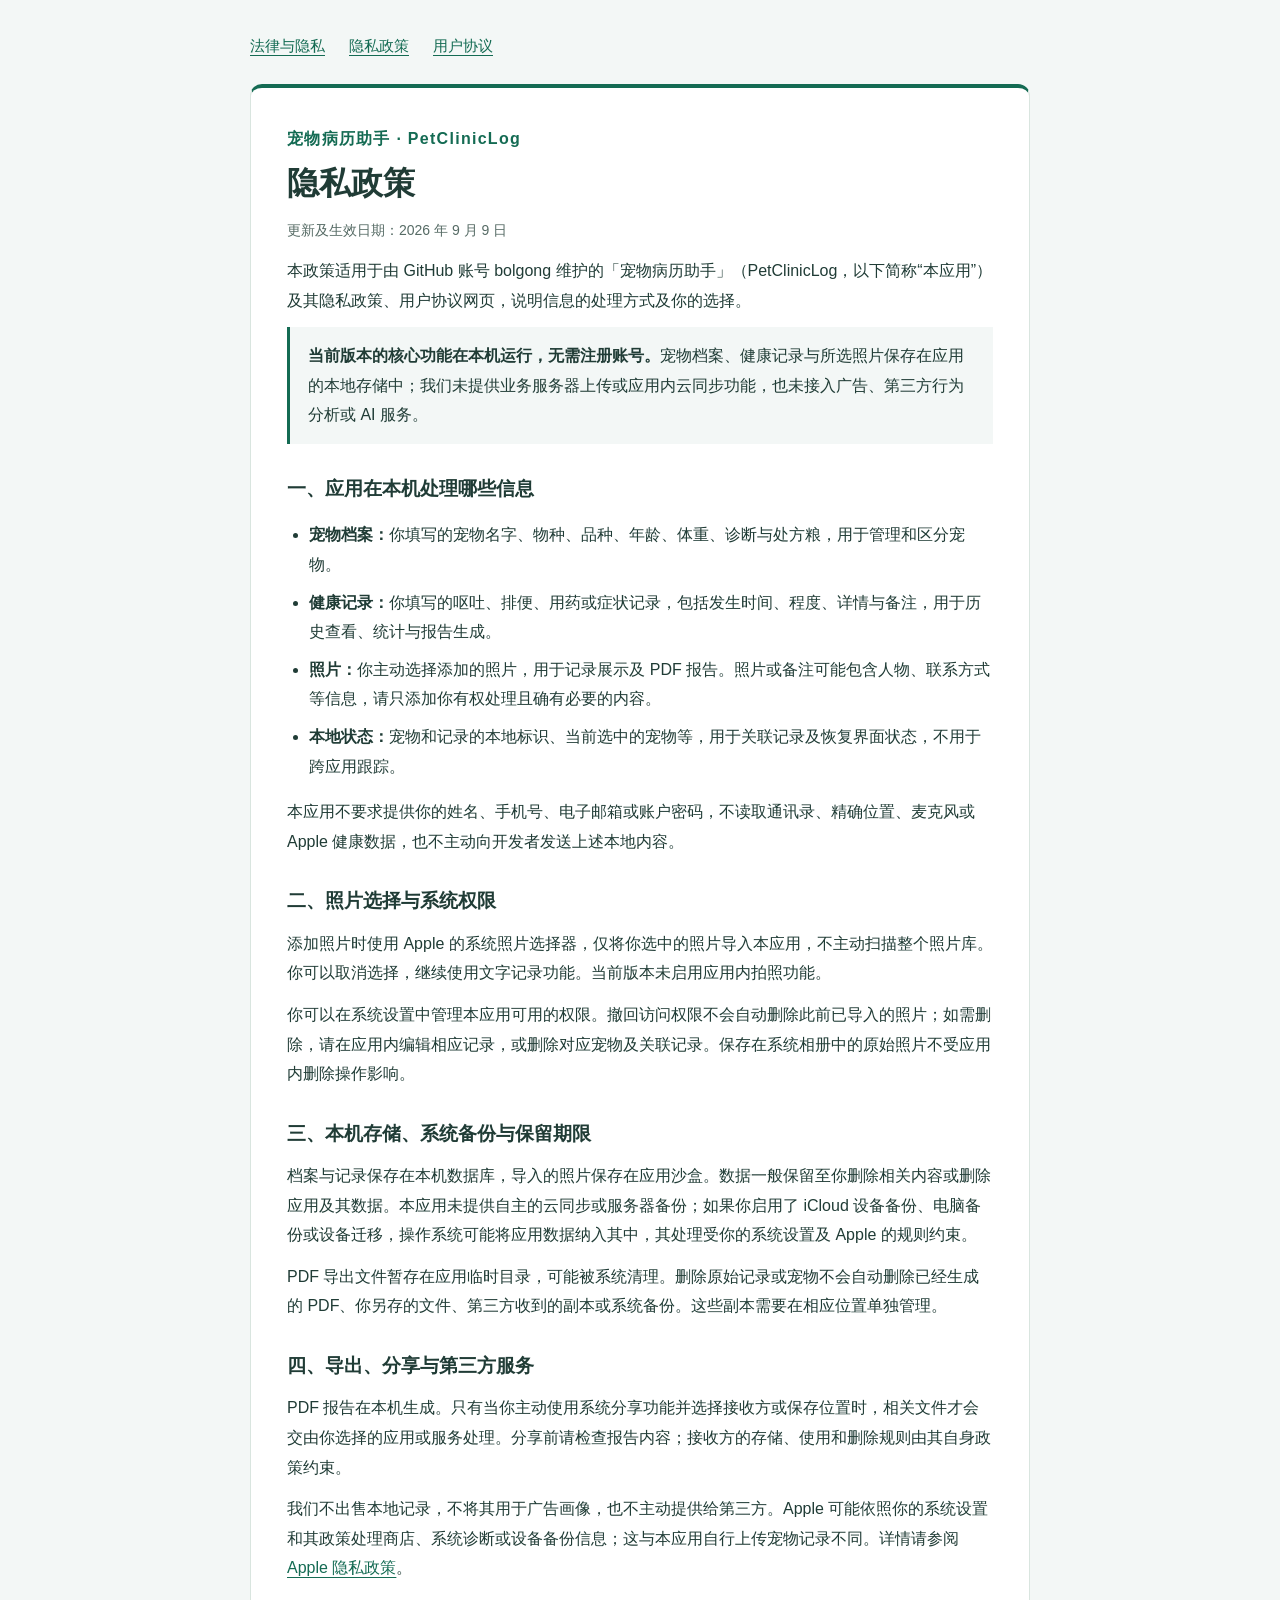
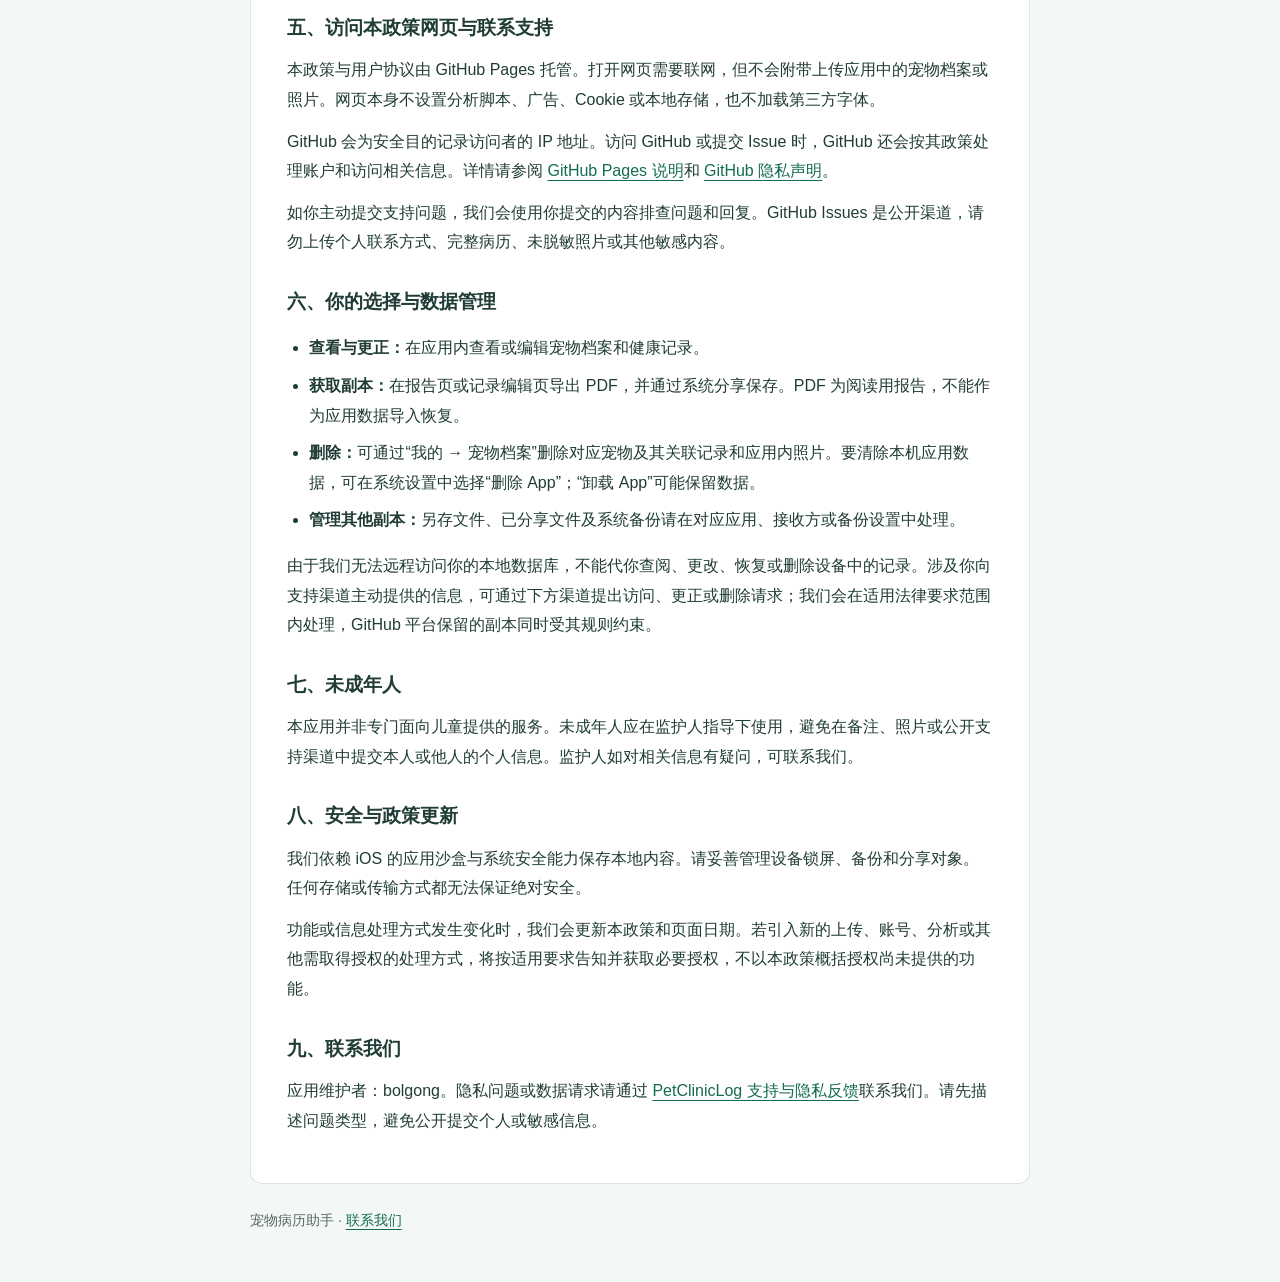
==== privacy-policy.html @ 0f1f3f1e "Add PetClinicLog privacy policy and terms pages" ====
<!doctype html>
<html lang="zh-CN">
<head>
  <meta charset="utf-8">
  <meta name="viewport" content="width=device-width, initial-scale=1">
  <meta name="description" content="宠物病历助手隐私政策：本机记录、照片选择、导出分享、数据管理与支持渠道。">
  <meta name="color-scheme" content="light dark">
  <title>隐私政策 | 宠物病历助手</title>
  <link rel="stylesheet" href="styles.css">
</head>
<body>
  <main>
    <nav aria-label="法律文档导航"><a href="index.html">法律与隐私</a><a href="privacy-policy.html" aria-current="page">隐私政策</a><a href="terms.html">用户协议</a></nav>
    <article>
      <p class="brand">宠物病历助手 · PetClinicLog</p>
      <h1>隐私政策</h1>
      <p class="updated">更新及生效日期：<time datetime="2026-09-09">2026 年 9 月 9 日</time></p>

<p>本政策适用于由 GitHub 账号 bolgong 维护的「宠物病历助手」（PetClinicLog，以下简称“本应用”）及其隐私政策、用户协议网页，说明信息的处理方式及你的选择。</p>
<p class="summary"><strong>当前版本的核心功能在本机运行，无需注册账号。</strong>宠物档案、健康记录与所选照片保存在应用的本地存储中；我们未提供业务服务器上传或应用内云同步功能，也未接入广告、第三方行为分析或 AI 服务。</p>
<h2>一、应用在本机处理哪些信息</h2>
<ul>
<li><strong>宠物档案：</strong>你填写的宠物名字、物种、品种、年龄、体重、诊断与处方粮，用于管理和区分宠物。</li>
<li><strong>健康记录：</strong>你填写的呕吐、排便、用药或症状记录，包括发生时间、程度、详情与备注，用于历史查看、统计与报告生成。</li>
<li><strong>照片：</strong>你主动选择添加的照片，用于记录展示及 PDF 报告。照片或备注可能包含人物、联系方式等信息，请只添加你有权处理且确有必要的内容。</li>
<li><strong>本地状态：</strong>宠物和记录的本地标识、当前选中的宠物等，用于关联记录及恢复界面状态，不用于跨应用跟踪。</li>
</ul>
<p>本应用不要求提供你的姓名、手机号、电子邮箱或账户密码，不读取通讯录、精确位置、麦克风或 Apple 健康数据，也不主动向开发者发送上述本地内容。</p>
<h2>二、照片选择与系统权限</h2>
<p>添加照片时使用 Apple 的系统照片选择器，仅将你选中的照片导入本应用，不主动扫描整个照片库。你可以取消选择，继续使用文字记录功能。当前版本未启用应用内拍照功能。</p>
<p>你可以在系统设置中管理本应用可用的权限。撤回访问权限不会自动删除此前已导入的照片；如需删除，请在应用内编辑相应记录，或删除对应宠物及关联记录。保存在系统相册中的原始照片不受应用内删除操作影响。</p>
<h2>三、本机存储、系统备份与保留期限</h2>
<p>档案与记录保存在本机数据库，导入的照片保存在应用沙盒。数据一般保留至你删除相关内容或删除应用及其数据。本应用未提供自主的云同步或服务器备份；如果你启用了 iCloud 设备备份、电脑备份或设备迁移，操作系统可能将应用数据纳入其中，其处理受你的系统设置及 Apple 的规则约束。</p>
<p>PDF 导出文件暂存在应用临时目录，可能被系统清理。删除原始记录或宠物不会自动删除已经生成的 PDF、你另存的文件、第三方收到的副本或系统备份。这些副本需要在相应位置单独管理。</p>
<h2>四、导出、分享与第三方服务</h2>
<p>PDF 报告在本机生成。只有当你主动使用系统分享功能并选择接收方或保存位置时，相关文件才会交由你选择的应用或服务处理。分享前请检查报告内容；接收方的存储、使用和删除规则由其自身政策约束。</p>
<p>我们不出售本地记录，不将其用于广告画像，也不主动提供给第三方。Apple 可能依照你的系统设置和其政策处理商店、系统诊断或设备备份信息；这与本应用自行上传宠物记录不同。详情请参阅 <a href="https://www.apple.com/legal/privacy/">Apple 隐私政策</a>。</p>
<h2>五、访问本政策网页与联系支持</h2>
<p>本政策与用户协议由 GitHub Pages 托管。打开网页需要联网，但不会附带上传应用中的宠物档案或照片。网页本身不设置分析脚本、广告、Cookie 或本地存储，也不加载第三方字体。</p>
<p>GitHub 会为安全目的记录访问者的 IP 地址。访问 GitHub 或提交 Issue 时，GitHub 还会按其政策处理账户和访问相关信息。详情请参阅 <a href="https://docs.github.com/en/pages/getting-started-with-github-pages/what-is-github-pages">GitHub Pages 说明</a>和 <a href="https://docs.github.com/en/site-policy/privacy-policies/github-general-privacy-statement">GitHub 隐私声明</a>。</p>
<p>如你主动提交支持问题，我们会使用你提交的内容排查问题和回复。GitHub Issues 是公开渠道，请勿上传个人联系方式、完整病历、未脱敏照片或其他敏感内容。</p>
<h2>六、你的选择与数据管理</h2>
<ul>
<li><strong>查看与更正：</strong>在应用内查看或编辑宠物档案和健康记录。</li>
<li><strong>获取副本：</strong>在报告页或记录编辑页导出 PDF，并通过系统分享保存。PDF 为阅读用报告，不能作为应用数据导入恢复。</li>
<li><strong>删除：</strong>可通过“我的 → 宠物档案”删除对应宠物及其关联记录和应用内照片。要清除本机应用数据，可在系统设置中选择“删除 App”；“卸载 App”可能保留数据。</li>
<li><strong>管理其他副本：</strong>另存文件、已分享文件及系统备份请在对应应用、接收方或备份设置中处理。</li>
</ul>
<p>由于我们无法远程访问你的本地数据库，不能代你查阅、更改、恢复或删除设备中的记录。涉及你向支持渠道主动提供的信息，可通过下方渠道提出访问、更正或删除请求；我们会在适用法律要求范围内处理，GitHub 平台保留的副本同时受其规则约束。</p>
<h2>七、未成年人</h2>
<p>本应用并非专门面向儿童提供的服务。未成年人应在监护人指导下使用，避免在备注、照片或公开支持渠道中提交本人或他人的个人信息。监护人如对相关信息有疑问，可联系我们。</p>
<h2>八、安全与政策更新</h2>
<p>我们依赖 iOS 的应用沙盒与系统安全能力保存本地内容。请妥善管理设备锁屏、备份和分享对象。任何存储或传输方式都无法保证绝对安全。</p>
<p>功能或信息处理方式发生变化时，我们会更新本政策和页面日期。若引入新的上传、账号、分析或其他需取得授权的处理方式，将按适用要求告知并获取必要授权，不以本政策概括授权尚未提供的功能。</p>
<h2>九、联系我们</h2>
<p>应用维护者：bolgong。隐私问题或数据请求请通过 <a href="https://github.com/bolgong/PetClinicLog_html/issues">PetClinicLog 支持与隐私反馈</a>联系我们。请先描述问题类型，避免公开提交个人或敏感信息。</p>

    </article>
    <footer>宠物病历助手 · <a href="https://github.com/bolgong/PetClinicLog_html/issues">联系我们</a></footer>
  </main>
</body>
</html>
---- styles.css ----
/* System fonts and local styles only; no third-party assets or tracking. */
:root { color-scheme: light dark; --page:#f3f7f6; --panel:#fff; --ink:#203c36; --muted:#566b65; --accent:#146b53; --line:#d9e5df; }
@media(prefers-color-scheme:dark) { :root { --page:#101b18; --panel:#182822; --ink:#e9f2ed; --muted:#b4c7bd; --accent:#89dfba; --line:#344c41; } }
* { box-sizing:border-box; }
body { margin:0; background:var(--page); color:var(--ink); font:1rem/1.85 -apple-system,BlinkMacSystemFont,"Segoe UI","PingFang SC","Microsoft YaHei",sans-serif; overflow-wrap:anywhere; }
main { max-width:820px; margin:auto; padding:32px 20px 48px; }
nav { display:flex; flex-wrap:wrap; gap:12px 24px; margin:0 0 24px; font-size:.9375rem; }
a { color:var(--accent); text-underline-offset:4px; }
a:focus-visible { outline:3px solid var(--accent); outline-offset:5px; }
article { padding:36px; border:1px solid var(--line); border-top:4px solid var(--accent); border-radius:12px; background:var(--panel); }
.brand { font-weight:650; letter-spacing:.08em; color:var(--accent); margin:0 0 8px; }
h1 { font-size:2rem; line-height:1.4; margin:0 0 12px; }
h2 { font-size:1.1875rem; line-height:1.6; margin:30px 0 10px; }
p { margin:12px 0; } ul { padding-left:1.4em; } li { margin:8px 0; }
.updated,footer { color:var(--muted); font-size:.875rem; }
.summary { padding:14px 18px; border-left:3px solid var(--accent); background:var(--page); }
footer { margin-top:24px; } .documents { display:grid; gap:16px; margin-top:28px; }
.documents a { display:block; padding:18px; border:1px solid var(--line); border-radius:8px; font-weight:600; }
@media(max-width:520px) { main { padding:20px 14px 32px; } article { padding:24px 18px; } h1 { font-size:1.75rem; } }
@media print { body { background:white; color:black; } main { max-width:none; padding:0; } article { border:0; padding:0; } nav,footer { display:none; } a { color:inherit; } }
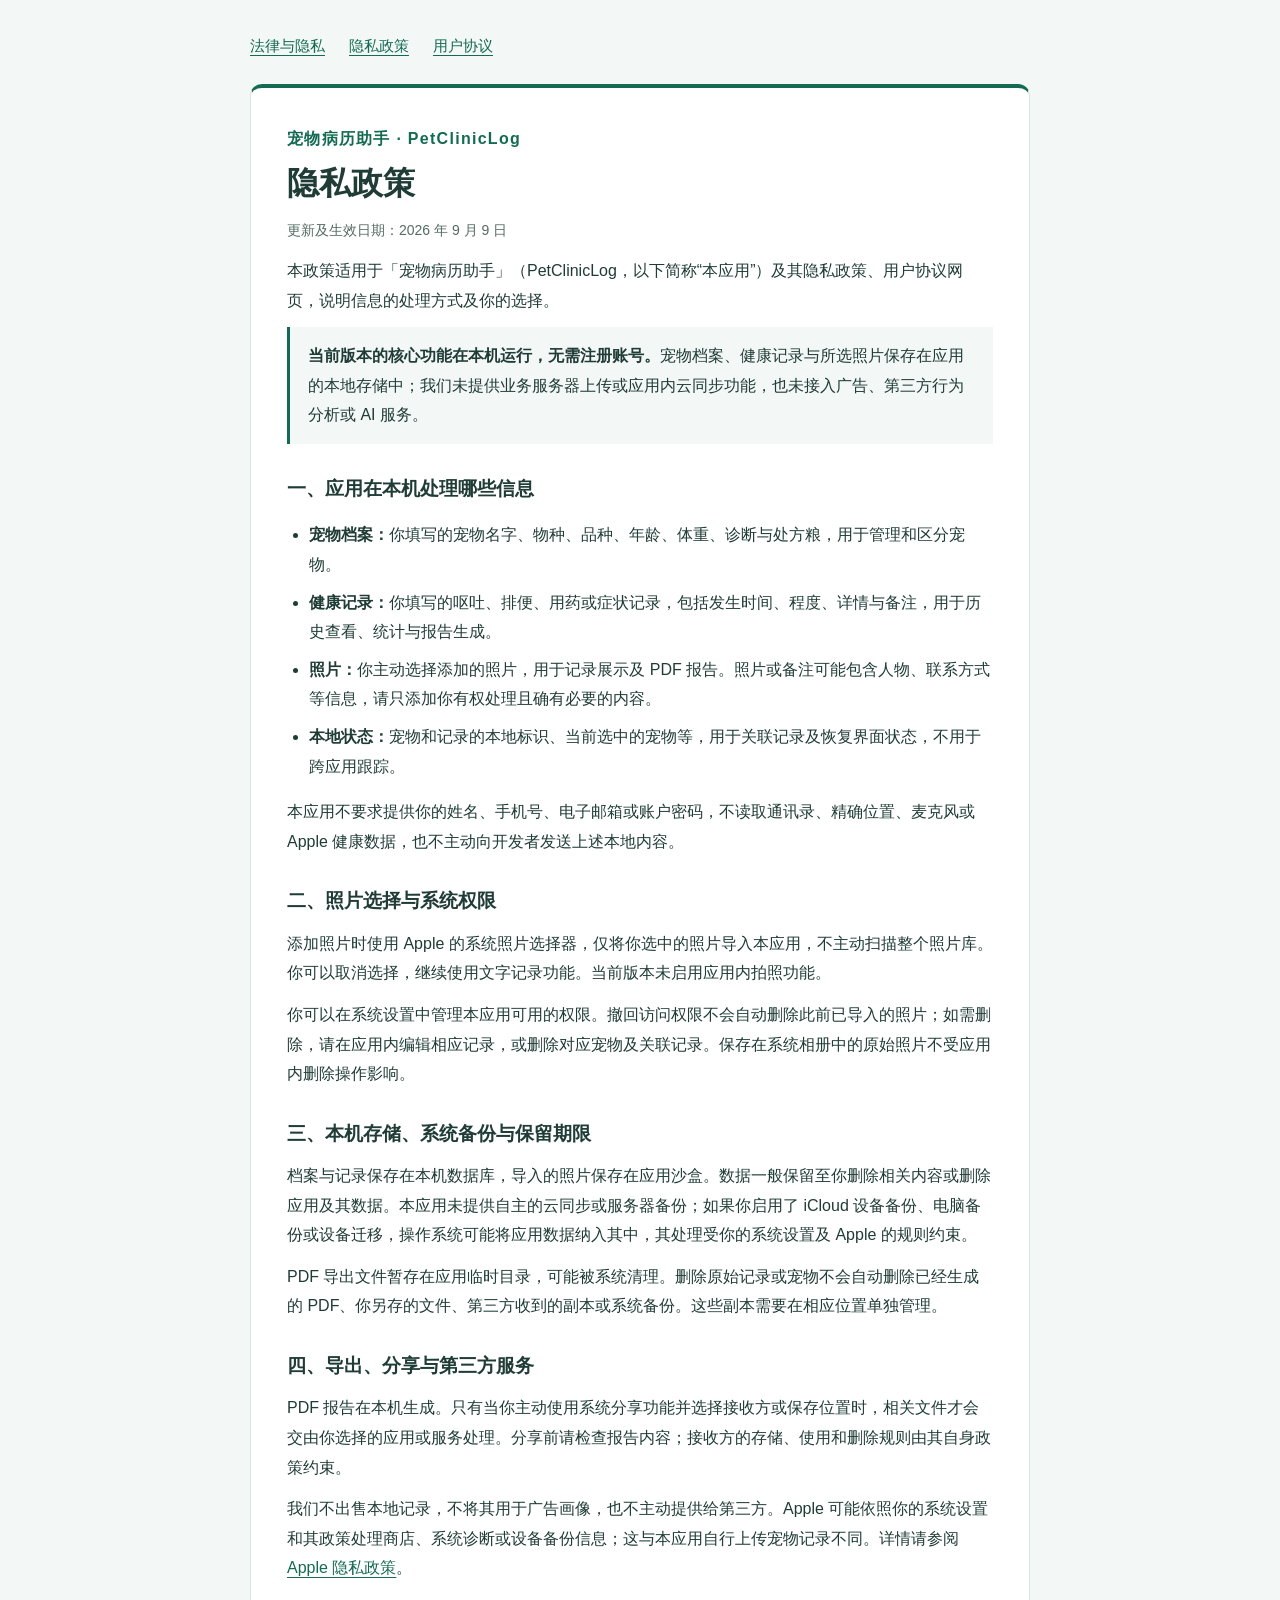
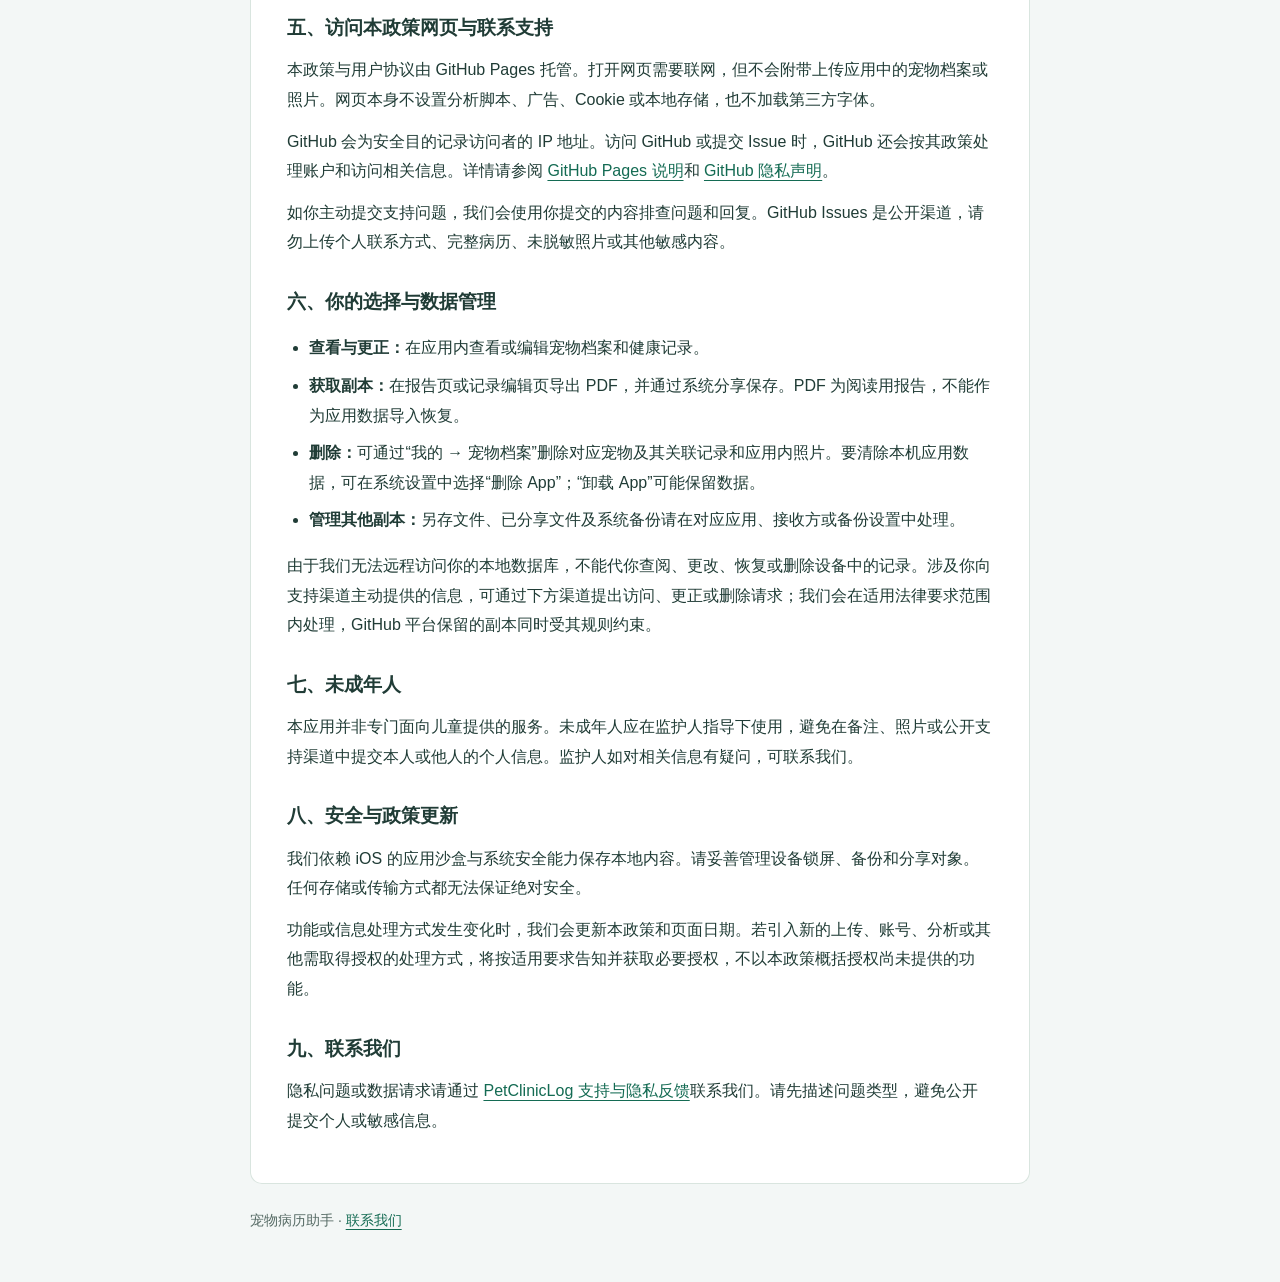
==== commit b336043b: "Update privacy-policy.html 优化修改内容" ====
--- a/privacy-policy.html
+++ b/privacy-policy.html
@@ -16,7 +16,7 @@
       <h1>隐私政策</h1>
       <p class="updated">更新及生效日期：<time datetime="2026-09-09">2026 年 9 月 9 日</time></p>
 
-<p>本政策适用于由 GitHub 账号 bolgong 维护的「宠物病历助手」（PetClinicLog，以下简称“本应用”）及其隐私政策、用户协议网页，说明信息的处理方式及你的选择。</p>
+<p>本政策适用于「宠物病历助手」（PetClinicLog，以下简称“本应用”）及其隐私政策、用户协议网页，说明信息的处理方式及你的选择。</p>
 <p class="summary"><strong>当前版本的核心功能在本机运行，无需注册账号。</strong>宠物档案、健康记录与所选照片保存在应用的本地存储中；我们未提供业务服务器上传或应用内云同步功能，也未接入广告、第三方行为分析或 AI 服务。</p>
 <h2>一、应用在本机处理哪些信息</h2>
 <ul>
@@ -53,7 +53,7 @@
 <p>我们依赖 iOS 的应用沙盒与系统安全能力保存本地内容。请妥善管理设备锁屏、备份和分享对象。任何存储或传输方式都无法保证绝对安全。</p>
 <p>功能或信息处理方式发生变化时，我们会更新本政策和页面日期。若引入新的上传、账号、分析或其他需取得授权的处理方式，将按适用要求告知并获取必要授权，不以本政策概括授权尚未提供的功能。</p>
 <h2>九、联系我们</h2>
-<p>应用维护者：bolgong。隐私问题或数据请求请通过 <a href="https://github.com/bolgong/PetClinicLog_html/issues">PetClinicLog 支持与隐私反馈</a>联系我们。请先描述问题类型，避免公开提交个人或敏感信息。</p>
+<p>隐私问题或数据请求请通过 <a href="https://github.com/bolgong/PetClinicLog_html/issues">PetClinicLog 支持与隐私反馈</a>联系我们。请先描述问题类型，避免公开提交个人或敏感信息。</p>
 
     </article>
     <footer>宠物病历助手 · <a href="https://github.com/bolgong/PetClinicLog_html/issues">联系我们</a></footer>
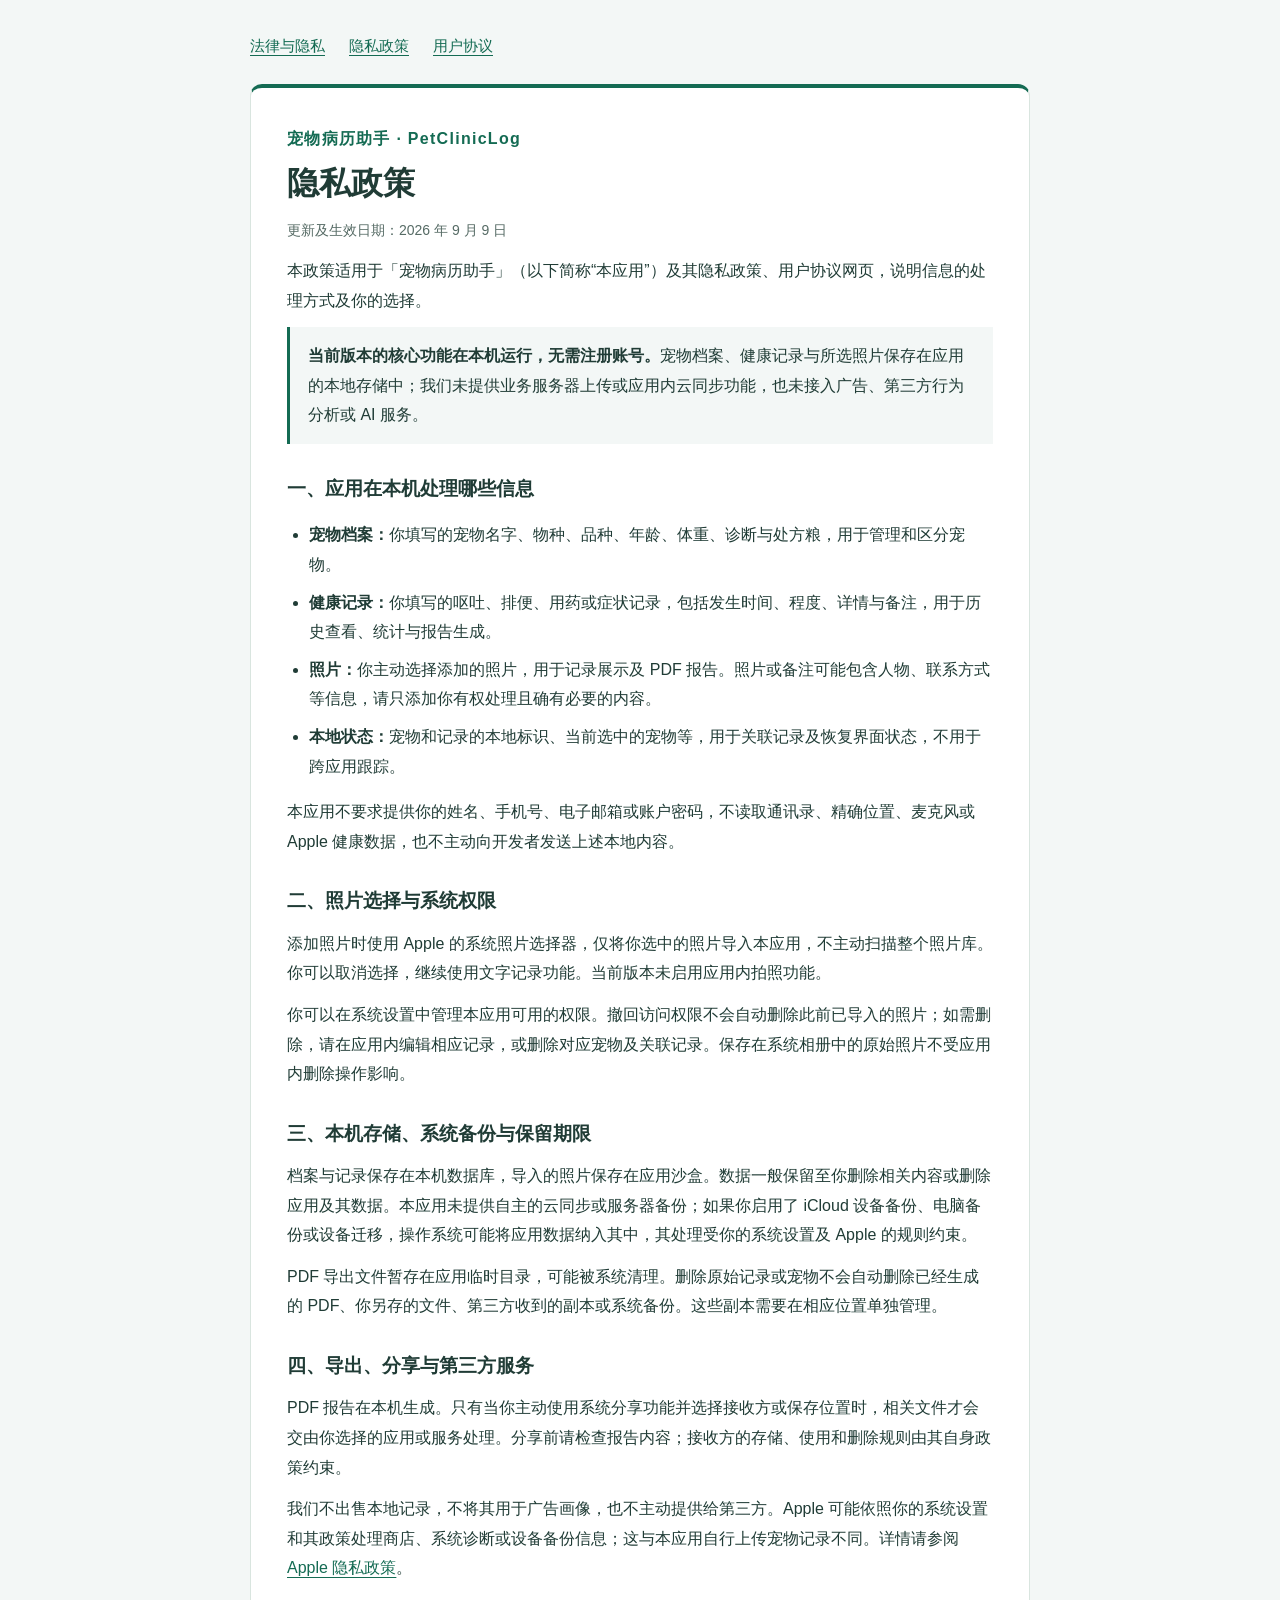
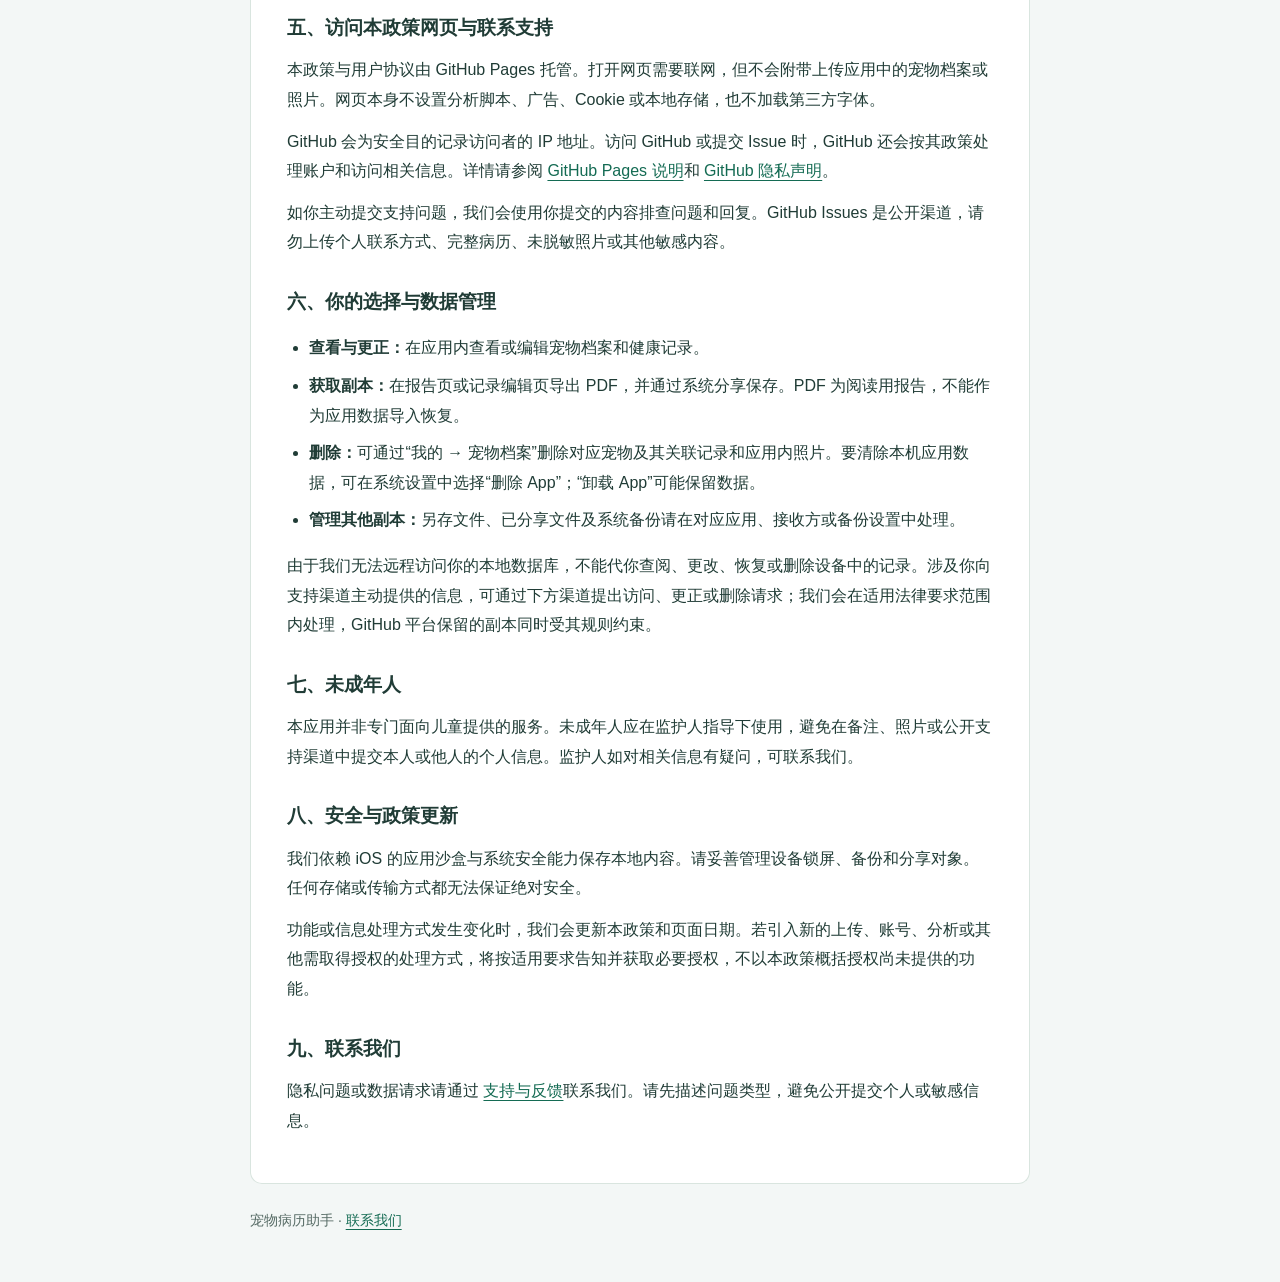
==== commit 5854f733: "Update privacy-policy.html 优化修改" ====
--- a/privacy-policy.html
+++ b/privacy-policy.html
@@ -16,7 +16,7 @@
       <h1>隐私政策</h1>
       <p class="updated">更新及生效日期：<time datetime="2026-09-09">2026 年 9 月 9 日</time></p>
 
-<p>本政策适用于「宠物病历助手」（PetClinicLog，以下简称“本应用”）及其隐私政策、用户协议网页，说明信息的处理方式及你的选择。</p>
+<p>本政策适用于「宠物病历助手」（以下简称“本应用”）及其隐私政策、用户协议网页，说明信息的处理方式及你的选择。</p>
 <p class="summary"><strong>当前版本的核心功能在本机运行，无需注册账号。</strong>宠物档案、健康记录与所选照片保存在应用的本地存储中；我们未提供业务服务器上传或应用内云同步功能，也未接入广告、第三方行为分析或 AI 服务。</p>
 <h2>一、应用在本机处理哪些信息</h2>
 <ul>
@@ -53,7 +53,7 @@
 <p>我们依赖 iOS 的应用沙盒与系统安全能力保存本地内容。请妥善管理设备锁屏、备份和分享对象。任何存储或传输方式都无法保证绝对安全。</p>
 <p>功能或信息处理方式发生变化时，我们会更新本政策和页面日期。若引入新的上传、账号、分析或其他需取得授权的处理方式，将按适用要求告知并获取必要授权，不以本政策概括授权尚未提供的功能。</p>
 <h2>九、联系我们</h2>
-<p>隐私问题或数据请求请通过 <a href="https://github.com/bolgong/PetClinicLog_html/issues">PetClinicLog 支持与隐私反馈</a>联系我们。请先描述问题类型，避免公开提交个人或敏感信息。</p>
+<p>隐私问题或数据请求请通过 <a href="https://github.com/bolgong/PetClinicLog_html/issues">支持与反馈</a>联系我们。请先描述问题类型，避免公开提交个人或敏感信息。</p>
 
     </article>
     <footer>宠物病历助手 · <a href="https://github.com/bolgong/PetClinicLog_html/issues">联系我们</a></footer>
